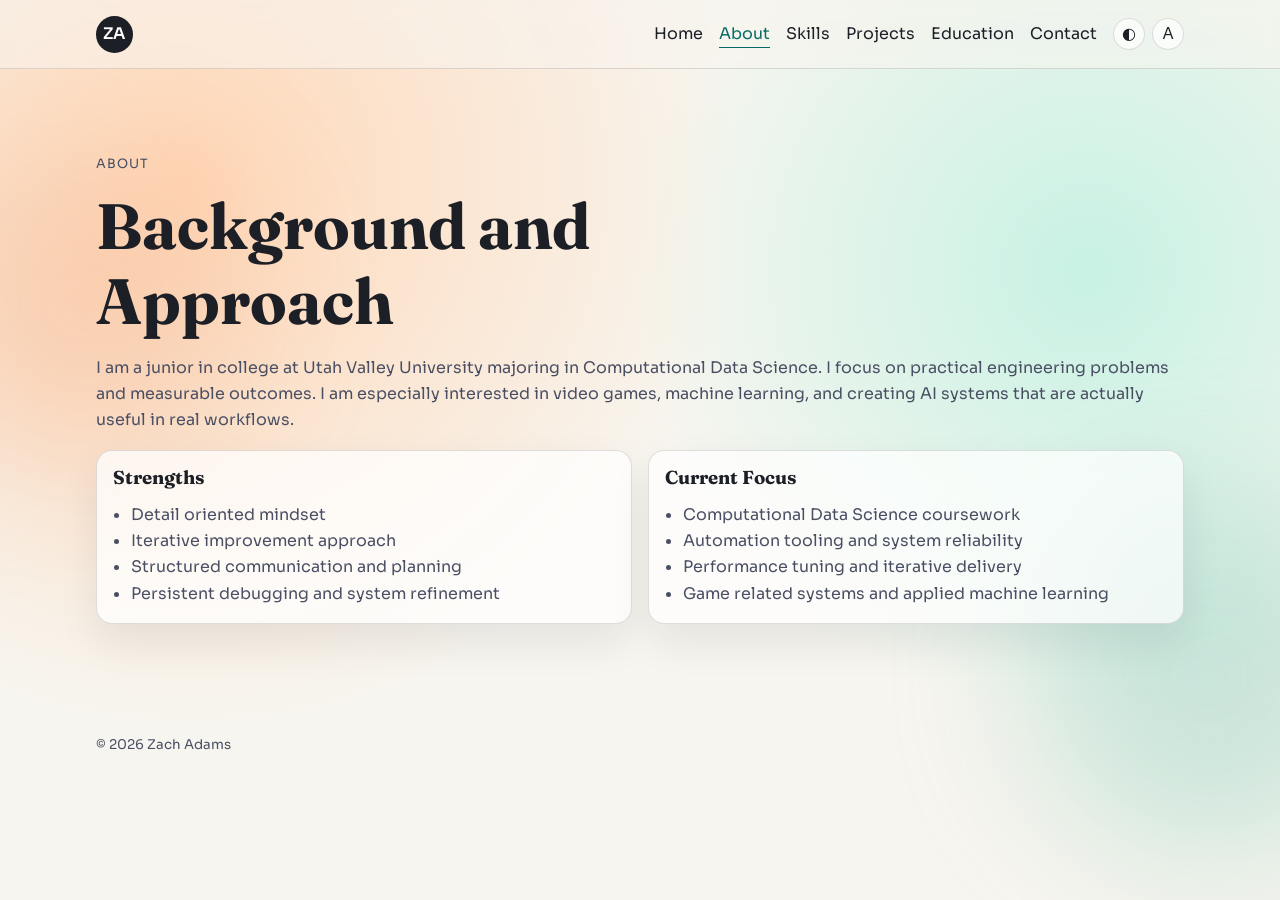
==== about.html @ 30f0f51b "initial commit" ====
<!DOCTYPE html>
<html lang="en">
  <head>
    <meta charset="UTF-8" />
    <meta name="viewport" content="width=device-width, initial-scale=1.0" />
    <title>Zach Adams | About</title>
    <meta
      name="description"
      content="About Zach Adams, a junior majoring in Computational Data Science with a focus on practical engineering and automation."
    />
    <link rel="icon" href="favicon.ico" sizes="any" />
    <link rel="icon" type="image/svg+xml" href="favicon.svg" />
    <link rel="stylesheet" href="styles/styles.css?v=20260326" data-theme-stylesheet />
  </head>
  <body>
    <a class="skip-link" href="#main-content">Skip to main content</a>
    <div class="bg-shape bg-shape-1" aria-hidden="true"></div>
    <div class="bg-shape bg-shape-2" aria-hidden="true"></div>

    <header class="site-header">
      <a class="logo" href="index.html">ZA</a>
      <nav aria-label="Main navigation">
        <a href="index.html">Home</a>
        <a href="about.html">About</a>
        <a href="skills.html">Skills</a>
        <a href="projects.html">Projects</a>
        <a href="education.html">Education</a>
        <a href="contact.html">Contact</a>
      </nav>
      <div class="header-controls" role="group" aria-label="Display and accessibility tools">
        <div class="theme-menu-wrap">
          <button
            type="button"
            class="theme-toggle"
            data-theme-toggle
            aria-label="Open theme picker and switch visual style"
            title="Open theme picker and switch visual style"
            aria-haspopup="menu"
            aria-expanded="false"
            aria-controls="theme-menu"
          >
            <span aria-hidden="true">◐</span>
          </button>
          <div
            class="theme-menu"
            id="theme-menu"
            data-theme-menu
            role="menu"
            aria-label="Theme selector"
            hidden
          ></div>
        </div>
        <div class="a11y-menu-wrap">
          <button
            type="button"
            class="a11y-toggle"
            data-a11y-toggle
            aria-label="Open accessibility options"
            title="Open accessibility options"
            aria-haspopup="menu"
            aria-expanded="false"
            aria-controls="a11y-menu"
          >
            <span aria-hidden="true">A</span>
          </button>
          <div
            class="a11y-menu"
            id="a11y-menu"
            data-a11y-menu
            role="menu"
            aria-label="Accessibility options"
            hidden
          ></div>
        </div>
      </div>
    </header>

    <main id="main-content" class="page-main" tabindex="-1">
      <section class="section">
        <p class="eyebrow">About</p>
        <h1>Background and Approach</h1>
        <p>
          I am a junior in college at Utah Valley University majoring in
          Computational Data Science. I focus on practical engineering problems
          and measurable outcomes. I am especially interested in video games,
          machine learning, and creating AI systems that are actually useful in
          real workflows.
        </p>
        <div class="grid">
          <article class="card">
            <h3>Strengths</h3>
            <ul>
              <li>Detail oriented mindset</li>
              <li>Iterative improvement approach</li>
              <li>Structured communication and planning</li>
              <li>Persistent debugging and system refinement</li>
            </ul>
          </article>
          <article class="card">
            <h3>Current Focus</h3>
            <ul>
              <li>Computational Data Science coursework</li>
              <li>Automation tooling and system reliability</li>
              <li>Performance tuning and iterative delivery</li>
              <li>Game related systems and applied machine learning</li>
            </ul>
          </article>
        </div>
      </section>
    </main>

    <footer class="site-footer">
      <small>&copy; <span id="year"></span> Zach Adams</small>
    </footer>

    <div class="sr-only" data-a11y-status aria-live="polite"></div>
    <script src="script.js?v=20260326"></script>
  </body>
</html>
---- styles/styles.css ----
@import url("https://fonts.googleapis.com/css2?family=Fraunces:opsz,wght@9..144,600;9..144,700&family=Sora:wght@400;500;600&display=swap");

:root {
  --bg: #f7f5ef;
  --surface: rgba(255, 255, 255, 0.72);
  --ink: #1d1f27;
  --muted: #4a4f63;
  --line: rgba(29, 31, 39, 0.14);
  --accent: #0a7e78;
  --accent-dark: #066a65;
  --button-bg: #082a45;
  --button-bg-hover: #061f34;
  --button-text: #ffffff;
  --radius: 1rem;
  --shadow: 0 18px 40px rgba(16, 25, 36, 0.08);
}

* {
  box-sizing: border-box;
}

html {
  scroll-behavior: smooth;
}

body {
  margin: 0;
  min-height: 100vh;
  font-family: "Sora", sans-serif;
  line-height: 1.65;
  color: var(--ink);
  background:
    radial-gradient(circle at 15% 20%, #ffd8b8 0%, transparent 42%),
    radial-gradient(circle at 85% 30%, #c8f2e4 0%, transparent 36%),
    var(--bg);
}

main,
.site-header,
.site-footer {
  width: min(68rem, 92vw);
  margin-inline: auto;
}

.site-header {
  display: flex;
  align-items: center;
  justify-content: space-between;
  padding: 1rem 0;
  position: sticky;
  top: 0;
  z-index: 4;
  isolation: isolate;
}

/* Full width sticky blur backdrop behind constrained header content. */
.site-header::before {
  content: "";
  position: absolute;
  top: 0;
  bottom: 0;
  left: 50%;
  width: 100vw;
  transform: translateX(-50%);
  backdrop-filter: blur(8px);
  -webkit-backdrop-filter: blur(8px);
  background: rgba(247, 245, 239, 0.55);
  border-bottom: 1px solid var(--line);
  z-index: -1;
  pointer-events: none;
}

.logo {
  width: 2.3rem;
  aspect-ratio: 1;
  display: grid;
  place-items: center;
  border-radius: 50%;
  background: var(--ink);
  color: #fff;
  text-decoration: none;
  font-weight: 600;
}

nav {
  display: flex;
  gap: 1rem;
  flex-wrap: wrap;
  justify-content: flex-end;
}

nav a {
  color: var(--ink);
  text-decoration: none;
  border-bottom: 1px solid transparent;
}

nav a:hover {
  border-color: var(--ink);
}

nav a.active {
  color: var(--accent-dark);
  border-color: var(--accent-dark);
}

.section {
  padding: 4.5rem 0;
  animation: rise 700ms ease both;
}

.section-lead {
  max-width: 70ch;
  color: var(--muted);
}

.page-main {
  min-height: 70vh;
}

.hero {
  padding-top: 6rem;
}

.eyebrow {
  text-transform: uppercase;
  letter-spacing: 0.08em;
  font-size: 0.8rem;
  color: var(--muted);
}

h1,
h2,
h3 {
  font-family: "Fraunces", serif;
  line-height: 1.18;
  margin: 0 0 0.8rem;
}

h1 {
  font-size: clamp(2rem, 5vw, 4rem);
  max-width: 14ch;
}

h1 span {
  color: var(--accent-dark);
}

h2 {
  font-size: clamp(1.5rem, 3vw, 2.2rem);
}

.hero-copy {
  max-width: 60ch;
  color: var(--muted);
}

.hero-meta {
  margin-top: 0.2rem;
  color: var(--ink);
  font-weight: 500;
}

.button {
  display: inline-block;
  margin-top: 0.6rem;
  padding: 0.72rem 1.1rem;
  border-radius: 999px;
  background: var(--button-bg);
  color: var(--button-text);
  border: 1px solid rgba(7, 38, 63, 0.22);
  text-decoration: none;
  font-weight: 700;
  text-shadow: 0 1px 0 rgba(0, 0, 0, 0.25);
  transition: background-color 200ms ease;
}

.button:hover {
  background: var(--button-bg-hover);
}

.button-ghost {
  background: transparent;
  color: var(--ink);
  border: 1px solid var(--line);
  text-shadow: none;
}

.button-ghost:hover {
  background: rgba(255, 255, 255, 0.5);
}

.hero-actions {
  display: flex;
  gap: 0.7rem;
  flex-wrap: wrap;
}

.grid {
  display: grid;
  grid-template-columns: repeat(auto-fit, minmax(14rem, 1fr));
  gap: 1rem;
}

.projects-grid {
  grid-template-columns: repeat(auto-fit, minmax(20rem, 1fr));
  align-items: start;
}

.card {
  border: 1px solid var(--line);
  border-radius: var(--radius);
  padding: 1rem;
  background: var(--surface);
  box-shadow: var(--shadow);
}

.card p,
.section p {
  color: var(--muted);
}

.card ul {
  margin: 0.4rem 0 0;
  padding-left: 1.1rem;
  color: var(--muted);
}

.card h4 {
  margin: 0.9rem 0 0.4rem;
  font-size: 0.95rem;
  font-family: "Sora", sans-serif;
}

/* Project cards stay compact and open inside a separate zoom modal. */
.project-card {
  position: relative;
  transition:
    transform 220ms ease,
    border-color 220ms ease,
    box-shadow 220ms ease;
}

.project-card:hover {
  transform: translateY(-2px);
  border-color: rgba(8, 42, 69, 0.3);
}

.project-summary {
  margin-bottom: 0.7rem;
}

.project-open {
  border: 1px solid var(--line);
  border-radius: 999px;
  padding: 0.48rem 0.85rem;
  background: rgba(255, 255, 255, 0.85);
  color: var(--ink);
  font: inherit;
  font-size: 0.92rem;
  font-weight: 600;
  cursor: pointer;
  align-self: flex-start;
  transition:
    background-color 220ms ease,
    border-color 220ms ease,
    transform 220ms ease;
}

.project-open:hover {
  background: #ffffff;
  border-color: var(--accent-dark);
}

.project-open:focus-visible {
  outline: 2px solid var(--accent-dark);
  outline-offset: 2px;
}

.project-open::before {
  content: "+";
  display: inline-block;
  margin-right: 0.45rem;
  font-weight: 700;
}

.project-details[hidden] {
  display: none;
}

.project-stack {
  margin-top: 0.7rem;
}

.project-media-grid {
  margin: 0.8rem 0 0.4rem;
  display: grid;
  gap: 0.7rem;
  grid-template-columns: repeat(auto-fit, minmax(15rem, 1fr));
}

.project-media-grid-single {
  grid-template-columns: 1fr;
}

.project-media {
  margin: 0;
  border: 1px solid var(--line);
  border-radius: 0.7rem;
  overflow: hidden;
  background: rgba(255, 255, 255, 0.85);
  cursor: zoom-in;
  transition: border-color 180ms ease;
}

.project-media:hover {
  border-color: rgba(8, 42, 69, 0.32);
}

.project-media:focus-visible {
  outline: 2px solid var(--accent-dark);
  outline-offset: 2px;
}

.project-media img {
  display: block;
  width: 100%;
  height: auto;
}

.project-media figcaption {
  padding: 0.45rem 0.6rem 0.6rem;
  font-size: 0.82rem;
  line-height: 1.45;
  color: var(--muted);
}

body.modal-open {
  overflow: hidden;
}

/* Zoom modal that animates from the clicked project card bounds. */
.project-overlay {
  position: fixed;
  inset: 0;
  z-index: 35;
  display: grid;
  place-items: center;
  padding: 1rem;
  pointer-events: none;
}

.project-overlay[hidden] {
  display: none;
}

.project-overlay.is-visible {
  pointer-events: auto;
}

.project-overlay-backdrop {
  position: absolute;
  inset: 0;
  border: 0;
  margin: 0;
  padding: 0;
  background: rgba(9, 17, 26, 0.45);
  opacity: 0;
  transition: opacity 240ms ease;
  cursor: pointer;
}

.project-overlay.is-visible .project-overlay-backdrop {
  opacity: 1;
}

.project-modal {
  position: relative;
  width: min(54rem, 94vw);
  max-height: 86vh;
  overflow: auto;
  background: rgba(255, 255, 255, 0.96);
  box-shadow: 0 30px 66px rgba(10, 17, 28, 0.24);
  transform-origin: top left;
  transition:
    transform 360ms cubic-bezier(0.2, 0.78, 0.18, 1),
    opacity 240ms ease;
  opacity: 0;
}

.project-overlay.is-visible .project-modal {
  opacity: 1;
}

.project-modal-close {
  position: sticky;
  top: 0;
  float: right;
  margin: -0.2rem -0.2rem 0.7rem 0;
  border: 1px solid var(--line);
  border-radius: 0.55rem;
  background: #ffffff;
  padding: 0.35rem 0.65rem;
  font: inherit;
  font-size: 0.88rem;
  font-weight: 600;
  color: var(--ink);
  cursor: pointer;
}

.project-modal-close:hover {
  border-color: var(--accent-dark);
}

.project-modal-details {
  opacity: 0;
  transform: translateY(12px);
  transition:
    opacity 220ms ease,
    transform 220ms ease;
}

.project-overlay.show-details .project-modal-details {
  opacity: 1;
  transform: translateY(0);
}

.project-image-overlay {
  position: fixed;
  inset: 0;
  z-index: 45;
  display: grid;
  place-items: center;
  padding: 1rem;
  pointer-events: none;
}

.project-image-overlay[hidden] {
  display: none;
}

.project-image-overlay.is-visible {
  pointer-events: auto;
}

.project-image-backdrop {
  position: absolute;
  inset: 0;
  border: 0;
  margin: 0;
  padding: 0;
  background: rgba(9, 17, 26, 0.66);
  opacity: 0;
  transition: opacity 200ms ease;
  cursor: pointer;
}

.project-image-overlay.is-visible .project-image-backdrop {
  opacity: 1;
}

.project-image-modal {
  position: relative;
  width: min(74rem, 96vw);
  max-height: 90vh;
  padding: 0.8rem;
  display: grid;
  gap: 0.55rem;
  background: rgba(255, 255, 255, 0.98);
  box-shadow: 0 34px 75px rgba(10, 17, 28, 0.3);
  opacity: 0;
  transform: scale(0.98);
  transition:
    opacity 200ms ease,
    transform 200ms ease;
}

.project-image-overlay.is-visible .project-image-modal {
  opacity: 1;
  transform: scale(1);
}

.project-image-modal img {
  display: block;
  width: 100%;
  max-height: calc(90vh - 5.2rem);
  object-fit: contain;
  border: 1px solid var(--line);
  border-radius: 0.6rem;
  background: #ffffff;
}

.project-image-modal figcaption {
  color: var(--muted);
  font-size: 0.88rem;
}

.project-image-close {
  justify-self: end;
  border: 1px solid var(--line);
  border-radius: 0.55rem;
  background: #ffffff;
  padding: 0.32rem 0.62rem;
  font: inherit;
  font-size: 0.86rem;
  font-weight: 600;
  color: var(--ink);
  cursor: pointer;
}

.project-image-close:hover {
  border-color: var(--accent-dark);
}

.project-image-close:focus-visible {
  outline: 2px solid var(--accent-dark);
  outline-offset: 2px;
}

.skill-keywords {
  margin-top: 0.5rem;
  color: var(--muted);
}

.section a:not(.button) {
  color: var(--accent-dark);
}

.site-footer {
  padding: 2rem 0 3rem;
  color: var(--muted);
}

.footer-row {
  display: flex;
  align-items: center;
  justify-content: space-between;
  gap: 0.8rem;
  flex-wrap: wrap;
}

.theme-toggle,
.a11y-toggle {
  width: 2rem;
  height: 2rem;
  border: 1px solid var(--line);
  border-radius: 999px;
  background: var(--surface);
  color: var(--ink);
  display: inline-grid;
  place-items: center;
  cursor: pointer;
  transition:
    background-color 180ms ease,
    border-color 180ms ease,
    transform 180ms ease;
}

.theme-toggle:hover,
.a11y-toggle:hover {
  border-color: var(--accent-dark);
  transform: translateY(-1px);
}

.theme-toggle:focus-visible,
.a11y-toggle:focus-visible {
  outline: 2px solid var(--accent-dark);
  outline-offset: 2px;
}

.theme-toggle span,
.a11y-toggle span {
  font-size: 1rem;
  line-height: 1;
}

.theme-menu-wrap,
.a11y-menu-wrap {
  position: relative;
  display: inline-flex;
}

.theme-menu,
.a11y-menu {
  position: absolute;
  right: 0;
  top: calc(100% + 0.5rem);
  bottom: auto;
  min-width: 11rem;
  padding: 0.32rem;
  border: 1px solid var(--line);
  border-radius: 0.7rem;
  background: var(--surface);
  box-shadow: var(--shadow);
  display: grid;
  gap: 0.2rem;
  z-index: 25;
}

.theme-menu[hidden],
.a11y-menu[hidden] {
  display: none;
}

.theme-option,
.a11y-option {
  border: 1px solid transparent;
  border-radius: 0.5rem;
  padding: 0.35rem 0.5rem;
  background: transparent;
  color: var(--ink);
  font: inherit;
  font-size: 0.84rem;
  text-align: left;
  display: inline-flex;
  align-items: center;
  gap: 0.45rem;
  cursor: pointer;
}

.theme-option:hover,
.a11y-option:hover {
  border-color: var(--line);
  background: rgba(255, 255, 255, 0.22);
}

.theme-option:focus-visible,
.a11y-option:focus-visible {
  outline: 2px solid var(--accent-dark);
  outline-offset: 2px;
}

.theme-option[aria-checked="true"],
.a11y-option[aria-checked="true"] {
  border-color: var(--accent-dark);
  font-weight: 600;
}

.theme-option-dot,
.a11y-option-dot {
  font-size: 0.72rem;
  line-height: 1;
  width: 0.8rem;
  text-align: center;
}

.compact-section {
  padding-top: 2.5rem;
}

.bg-shape {
  position: fixed;
  border-radius: 50%;
  filter: blur(70px);
  opacity: 0.36;
  z-index: -1;
}

.bg-shape-1 {
  width: 320px;
  height: 320px;
  background: #f5b28a;
  left: -80px;
  top: 16vh;
}

.bg-shape-2 {
  width: 360px;
  height: 360px;
  background: #7ecab7;
  right: -110px;
  top: 55vh;
}

@keyframes rise {
  from {
    opacity: 0;
    transform: translateY(12px);
  }
  to {
    opacity: 1;
    transform: translateY(0);
  }
}

@media (max-width: 700px) {
  .site-header {
    padding-top: 0.75rem;
    gap: 0.7rem;
  }

  nav {
    gap: 0.7rem;
    font-size: 0.95rem;
    justify-content: flex-start;
  }

  .section {
    padding: 3.2rem 0;
  }

  .projects-grid {
    grid-template-columns: 1fr;
  }

  .hero {
    padding-top: 3.8rem;
  }

  .hero-actions {
    width: 100%;
  }
}

/* Accessibility helpers */
.skip-link {
  position: absolute;
  left: 0.75rem;
  top: -3rem;
  z-index: 60;
  padding: 0.5rem 0.7rem;
  border: 1px solid var(--line);
  border-radius: 0.45rem;
  background: var(--surface);
  color: var(--ink);
  text-decoration: none;
  font-size: 0.85rem;
  font-weight: 600;
}

.skip-link:focus,
.skip-link:focus-visible {
  top: 0.75rem;
  outline: 2px solid var(--accent-dark);
  outline-offset: 2px;
}

.sr-only {
  position: absolute;
  width: 1px;
  height: 1px;
  padding: 0;
  margin: -1px;
  overflow: hidden;
  clip: rect(0, 0, 0, 0);
  white-space: nowrap;
  border: 0;
}

html.a11y-large-text {
  font-size: 112%;
}

html.a11y-underline-links a:not(.button):not(.logo) {
  text-decoration: underline;
  text-underline-offset: 0.14em;
}

html.a11y-reduce-motion *,
html.a11y-reduce-motion *::before,
html.a11y-reduce-motion *::after {
  animation: none !important;
  transition: none !important;
}

html.a11y-reduce-motion {
  scroll-behavior: auto;
}

html.a11y-high-contrast {
  --bg: #ffffff;
  --surface: #ffffff;
  --ink: #000000;
  --muted: #000000;
  --line: #000000;
  --accent: #000000;
  --accent-dark: #000000;
  --button-bg: #000000;
  --button-bg-hover: #121212;
  --button-text: #ffffff;
  --shadow: none;
}

html.a11y-high-contrast body {
  background: #ffffff;
}

html.a11y-high-contrast .bg-shape {
  display: none;
}

html.a11y-high-contrast .card,
html.a11y-high-contrast .project-modal,
html.a11y-high-contrast .project-image-modal,
html.a11y-high-contrast .theme-menu,
html.a11y-high-contrast .a11y-menu {
  border-width: 2px;
  box-shadow: none;
}

html.a11y-high-contrast a,
html.a11y-high-contrast button {
  font-weight: 700;
}

html.a11y-high-contrast a:not(.button):not(.logo) {
  text-decoration: underline;
}

@media (prefers-reduced-motion: reduce) {
  *,
  *::before,
  *::after {
    animation: none !important;
    transition: none !important;
    scroll-behavior: auto !important;
  }
}

.footer-row {
  justify-content: flex-start;
}

.footer-row .theme-menu-wrap {
  margin-left: auto;
}

.footer-row .a11y-menu-wrap {
  margin-left: 0.42rem;
}

/* Header control layout */
.site-header nav {
  margin-left: auto;
}

.header-controls {
  display: inline-flex;
  align-items: center;
  gap: 0.42rem;
  margin-left: 1rem;
}

@media (max-width: 700px) {
  .site-header {
    flex-wrap: wrap;
  }

  .site-header nav {
    order: 2;
    width: 100%;
  }

  .header-controls {
    order: 1;
    margin-left: auto;
  }
}
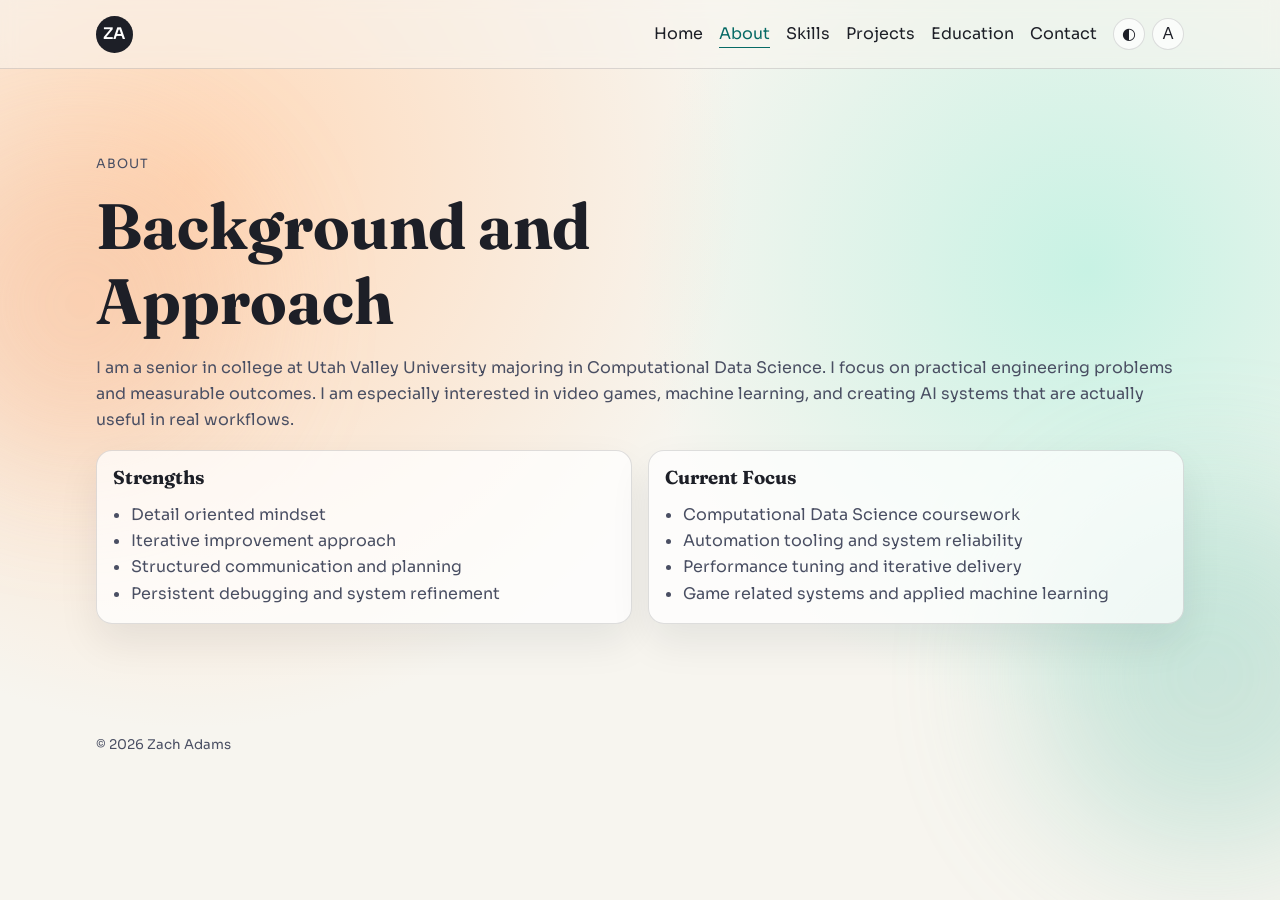
==== commit 8d9d9d28: "Site says senior; Gamma card leads projects and Manga Localizer is named Co-Authored-By: Claude Opus" ====
--- a/about.html
+++ b/about.html
@@ -6,7 +6,7 @@
     <title>Zach Adams | About</title>
     <meta
       name="description"
-      content="About Zach Adams, a junior majoring in Computational Data Science with a focus on practical engineering and automation."
+      content="About Zach Adams, a senior majoring in Computational Data Science with a focus on practical engineering and automation."
     />
     <link rel="icon" href="favicon.ico" sizes="any" />
     <link rel="icon" type="image/svg+xml" href="favicon.svg" />
@@ -80,7 +80,7 @@
         <p class="eyebrow">About</p>
         <h1>Background and Approach</h1>
         <p>
-          I am a junior in college at Utah Valley University majoring in
+          I am a senior in college at Utah Valley University majoring in
           Computational Data Science. I focus on practical engineering problems
           and measurable outcomes. I am especially interested in video games,
           machine learning, and creating AI systems that are actually useful in
